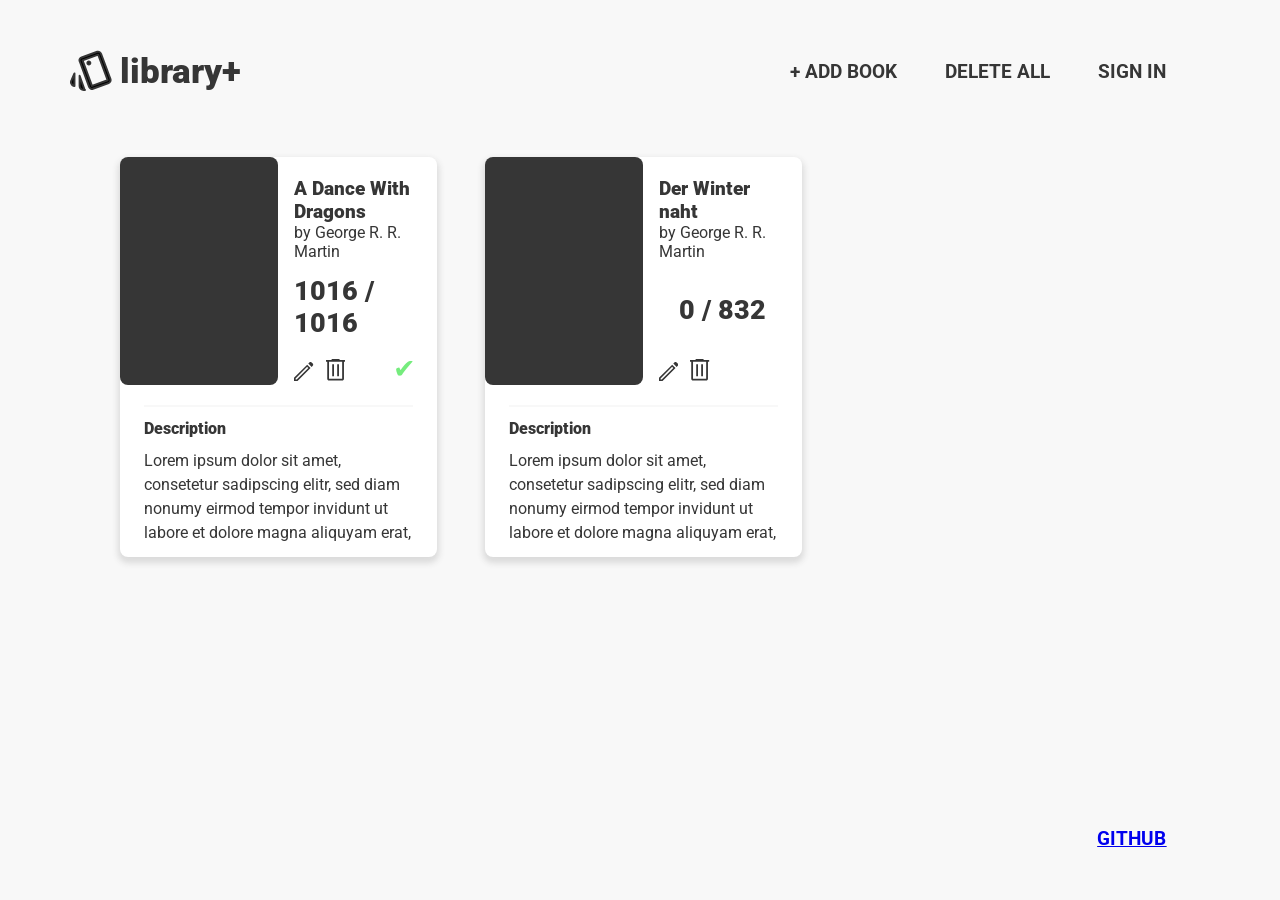
==== index.html @ e1974ca2 "Add Media Queries - Added Media Queries for max-width: 800px and 600px - Added Sticky Header for ma" ====
<!DOCTYPE html>
<html lang="en">
<head>
    <meta charset="UTF-8">
    <meta http-equiv="X-UA-Compatible" content="IE=edge">
    <meta name="viewport" content="width=device-width, initial-scale=1.0">
    <title>Book Library</title>
    <link rel="stylesheet" href="style.css" defer>
    <script src="script.js"></script>
</head>
<body>
    <div id="header">
        <div class="logoContainer">
            <?xml version="1.0" encoding="UTF-8"?><svg class="logo" xmlns="http://www.w3.org/2000/svg" viewBox="0 0 42.24 40.91"><defs></defs><path class="logo" d="M4.55,36.01l-1.15-.35c-1.07-.47-1.79-1.27-2.18-2.4-.38-1.13-.28-2.25,.32-3.35l3-6.8v12.9Zm9.3,3.9c-1.13,0-2.1-.4-2.9-1.2-.8-.8-1.2-1.77-1.2-2.9v-10.35l4.6,13.1c.07,.27,.17,.5,.3,.7,.13,.2,.3,.42,.5,.65h-1.3Zm9.4-1.2c-.7,.3-1.43,.23-2.2-.2-.77-.43-1.32-1.03-1.65-1.8L9.85,10.76c-.33-.77-.3-1.52,.1-2.25s1.02-1.27,1.85-1.6L27.7,1.16c.77-.27,1.52-.2,2.25,.2s1.27,1,1.6,1.8l9.55,25.65c.23,.83,.18,1.65-.15,2.45s-.92,1.35-1.75,1.65l-15.95,5.8Zm-4.1-24.75c.4,0,.75-.15,1.05-.45,.3-.3,.45-.65,.45-1.05,0-.4-.15-.75-.45-1.05-.3-.3-.65-.45-1.05-.45s-.75,.15-1.05,.45c-.3,.3-.45,.65-.45,1.05s.15,.75,.45,1.05c.3,.3,.65,.45,1.05,.45Zm3.15,21.85l15.9-5.8L28.65,4.06l-15.9,5.75,9.55,26ZM12.75,9.81l15.9-5.75-15.9,5.75Z"/></svg>
            <h1 class="heading">library+</h1>
        </div>

        <ul class="nav">
            <li class="bigFont">+ ADD BOOK</li>
            <li class="bigFont" >DELETE ALL</li>
            <li class="bigFont" >SIGN IN</li>
        </ul>
    </div>


    <div id="booksGridContainer">
        <div class="bookCard">
            <div class= "bookImage" style="background-image: url('https://images-na.ssl-images-amazon.com/images/I/91vJKCY1okL.jpg');"></div>
            <div class= "bookOverview">
                <div class="authorAndTitle">
                    <span class="bookTitle">A Dance With Dragons</span>
                    <p class="bookAuthor">by George R. R. Martin</p>
                </div>
                <div class="bookPages">
                    <span class="readPages">1016 </span>
                    <span class="totalPages">/ 1016 </span>
                </div>
                <div class="bookOptions">
                    <div class="editBook">
                        <span class="bookOptionIcon"><?xml version="1.0" encoding="UTF-8"?><svg id="bookEditIcon" xmlns="http://www.w3.org/2000/svg" viewBox="0 0 36.65 36.65"><defs></defs><path class="bookOptionIcon" d="M3,33.65h2.2L27.35,11.5l-2.2-2.2L3,31.45v2.2ZM33.7,9.35l-6.4-6.4,2.1-2.1C29.97,.28,30.67,0,31.5,0c.83,0,1.53,.28,2.1,.85l2.2,2.2c.57,.57,.85,1.27,.85,2.1s-.28,1.53-.85,2.1l-2.1,2.1Zm-2.1,2.1L6.4,36.65H0v-6.4L25.2,5.05l6.4,6.4Zm-5.35-1.05l-1.1-1.1,2.2,2.2-1.1-1.1Z"/></svg></span>
                        <span class="bookOptionIcon"><?xml version="1.0" encoding="UTF-8"?><svg class="bookDeleteIcon" xmlns="http://www.w3.org/2000/svg" viewBox="0 0 32 36"><defs></defs><path class="bookOptionIcon" d="M5.05,36c-.83,0-1.54-.29-2.12-.88-.58-.58-.88-1.29-.88-2.12V4.5H0V1.5H9.4V0h13.2V1.5h9.4v3h-2.05v28.5c0,.8-.3,1.5-.9,2.1s-1.3,.9-2.1,.9H5.05ZM26.95,4.5H5.05v28.5H26.95V4.5ZM10.35,28.7h3V8.75h-3V28.7Zm8.3,0h3V8.75h-3V28.7ZM5.05,4.5v0Z"/></svg></span>
                    </div>
                    <span class="bookStatusRead">✔</span>
                </div>
            </div>
            <div class= "seperationLine"></div>
            <div class= "bookDescription">
                <p class="descriptionHeader">Description</p>
                <p class="descriptionText">Lorem ipsum dolor sit amet, consetetur sadipscing  elitr, sed diam nonumy eirmod tempor invidunt ut  labore et dolore magna aliquyam erat, sed diam  voluptua. At vero eos et accusam et justo duo </p>
            </div>
        </div>

        <div class="bookCard">
            <div class= "bookImage" style="background-image: url('https://m.media-amazon.com/images/P/3764531525.01._SCLZZZZZZZ_SX500_.jpg');"></div>
            <div class= "bookOverview">
                <div class="authorAndTitle">
                    <span class="bookTitle">Der Winter naht</span>
                    <p class="bookAuthor">by George R. R. Martin</p>
                </div>
                <div class="bookPages">
                    <span class="readPages">0 </span>
                    <span class="totalPages">/ 832 </span>
                </div>
                <div class="bookOptions">
                    <div class="editBook">
                        <span class="bookOptionIcon"><?xml version="1.0" encoding="UTF-8"?><svg id="bookEditIcon" xmlns="http://www.w3.org/2000/svg" viewBox="0 0 36.65 36.65"><defs></defs><path class="bookOptionIcon" d="M3,33.65h2.2L27.35,11.5l-2.2-2.2L3,31.45v2.2ZM33.7,9.35l-6.4-6.4,2.1-2.1C29.97,.28,30.67,0,31.5,0c.83,0,1.53,.28,2.1,.85l2.2,2.2c.57,.57,.85,1.27,.85,2.1s-.28,1.53-.85,2.1l-2.1,2.1Zm-2.1,2.1L6.4,36.65H0v-6.4L25.2,5.05l6.4,6.4Zm-5.35-1.05l-1.1-1.1,2.2,2.2-1.1-1.1Z"/></svg></span>
                        <span class="bookOptionIcon"><?xml version="1.0" encoding="UTF-8"?><svg class="bookDeleteIcon" xmlns="http://www.w3.org/2000/svg" viewBox="0 0 32 36"><defs></defs><path class="bookOptionIcon" d="M5.05,36c-.83,0-1.54-.29-2.12-.88-.58-.58-.88-1.29-.88-2.12V4.5H0V1.5H9.4V0h13.2V1.5h9.4v3h-2.05v28.5c0,.8-.3,1.5-.9,2.1s-1.3,.9-2.1,.9H5.05ZM26.95,4.5H5.05v28.5H26.95V4.5ZM10.35,28.7h3V8.75h-3V28.7Zm8.3,0h3V8.75h-3V28.7ZM5.05,4.5v0Z"/></svg></span>
                    </div>
                </div>
            </div>
            <div class= "seperationLine"></div>
            <div class= "bookDescription">
                <p class="descriptionHeader">Description</p>
                <p class="descriptionText">Lorem ipsum dolor sit amet, consetetur sadipscing  elitr, sed diam nonumy eirmod tempor invidunt ut  labore et dolore magna aliquyam erat, sed diam  voluptua. At vero eos et accusam et justo duo </p>
            </div>
        </div>

    </div>


    <div id="footer">
        <li class="bigFont"><a href="https://github.com/Tricheck-A/Library">GITHUB</a></li>
    </div>
</body>
</html>
---- style.css ----
/* GENERAL STYLING AND VARIABLES */

@import url('https://fonts.googleapis.com/css2?family=Roboto:wght@400;700;900&display=swap');

*, *:before, *:after {
    -webkit-box-sizing: border-box;
    -moz-box-sizing: border-box;
    box-sizing: border-box;
    *behavior: url(/scripts/boxsizing.htc);

    font-family: 'Roboto', sans-serif;
  }

:root {
    --font-weight-regular: 400;
    --font-weight-bold: 700;
    --font-weight-black: 900;

    --font-size-regular: 12pt; 
    --font-size-big: 1.2em; 
    --font-size-heading: 2.2em;
    --font-size-pages: 1.7em;


    --light-grey: #F8F8F8;
    --dark-grey: #363636;
    --green: #75EC7D;
    --red: #ec7575;
}

body {
    font-size: var(--font-size-regular);
    font-weight: var(--font-weight-regular);
    color: var(--dark-grey);
    background-color: var(--light-grey);
}

.heading {
    font-size: var(--font-size-heading);
    font-weight: var(--font-weight-black);
}

.bigFont {
    font-size: var(--font-size-big);
}

li, ul, p, h1, body {
    margin: 0;
    padding: 0;
}

li {
    list-style: none;
}

a:visited {
    color: var(--dark-grey);
}










/* HEADER STYLING */

#header, 
.logoContainer,
.nav {
    display: flex;
}

.logo {
    width: 2.6em;
    height: 2.6em;
    stroke:var(--dark-grey);
    stroke-linejoin:round;
    stroke-width:2px;
}

.cls-1{stroke:#000;stroke-linejoin:round;stroke-width:2px;}

.logoContainer {
    justify-content:center;
    align-items: center;
    gap: 0.5em;
}

.nav {
    position: relative;
    gap: 3em;
    font-weight: var(--font-weight-bold);
}

ul.nav li:hover {
    position: relative;
    font-weight: var(--font-weight-black);
    cursor: pointer;
}

ul.nav li:hover::after {
    position: absolute;
    content: "•";
    right: 46%;
    top: 25px;
    color: var(--dark-grey);
    font-weight: var(--font-weight-black);
}

#header {
    background-color: var(--light-grey);
    justify-content: space-between;
    align-items: center;
    padding: 50px 7.1em 65px 4.4em;
}









/* CONTENT AREA STYLING */

#booksGridContainer {
    background-color: var(--light-grey);
    display: grid;
    min-height: calc(100vh - 280px);
    grid-template-columns: repeat(auto-fill, minmax(300px, 1fr));
    gap: 3em;
    padding: 0 7.1em 50px 7.5em
}

#booksGridContainer > div.bookCard {
    background-color: white;
    height: 400px;
    border-radius: 8px;
    -webkit-box-shadow: 0px 4px 6px 2px rgba(54,54,54,0.15); 
    box-shadow: 0px 4px 6px 2px rgba(54,54,54,0.15);

    display: grid;
    row-gap: 20px;
    grid-template-columns: 1fr 1fr;
    grid-template-rows: 1.75fr 2px 1fr;
    grid-template-areas: 
                "bookImage bookOverview"
                "seperationLine seperationLine"
                "bookDescription bookDescription";
    transition: all .25s ease-in-out
}

#booksGridContainer > div.bookCard:hover {
    -webkit-transform: translate(0, -2px);
    -moz-transform: translate(0, -2px);
    -ms-transform: translate(0, -2px);
    -o-transform: translate(0, -2px);
    transform: translate(0, -2px);
    -webkit-box-shadow: 0px 6px 8px 2px rgba(54,54,54,0.25); 
    box-shadow: 0px 6px 8px 2px rgba(54,54,54,0.25);
}


/* image styling */

.bookImage {
    grid-area: bookImage;
    border-radius: 8px;
    background-size: cover;
    background-position-x: center;
    background-position-y: center;
    background-color: var(--dark-grey);
}

/* book overview styling */

.bookOverview {
    grid-area: bookOverview;
    padding: 20px 1em 0 1em;
    display: flex;
    flex-direction: column;
    justify-content: space-between;
    align-items: flex-start;
}

span.bookTitle {
    font-size: var(--font-size-big);
    font-weight: var(--font-weight-black);
}

div.bookPages span {
    font-size: var(--font-size-pages);
    font-weight: var(--font-weight-black);
}

span.bookStatusRead {
    color: var(--green);
    font-size: var(--font-size-pages);
    margin-right: 5px;
}

.bookPages {
    align-self: center;
}

.bookOptions {
    align-self: stretch;
    display: flex;
    flex-direction: row;
    justify-content: space-between;
    align-items: flex-end;
}

span.bookOptionIcon svg {
    width: var(--font-size-big);
    height: auto;
    margin-right: 8px;
    fill: var(--dark-grey);
}

.bookOptionIcon svg:hover {
    cursor: pointer;
}

.bookStatus:hover {
    cursor: default;
}






.seperationLine {
    grid-area: seperationLine;

    height: 2px;
    margin: 0 1.5em 0 1.5em;
    background-color: var(--light-grey);

}

/* book description styling */

.bookDescription {
    grid-area: bookDescription;
    margin: -0.6em 1.5em 15px 1.5em;
    line-height: 1.5;
    display: flex;
    flex-direction: column;
    min-height: 0;
    overflow: hidden;
}

.bookDescription p.descriptionHeader {
    font-weight: var(--font-weight-black);
    padding-bottom: 0.5em;
}









/* FOOTER STYLING */

#footer {
    background-color: var(--light-grey);
    font-weight: var(--font-weight-bold);
    display: flex;
    justify-content: flex-end;
    padding: 50px 7.1em 50px 4.4em;
    text-decoration: underline;
}

#footer li:hover {
    font-weight: var(--font-weight-black);
    cursor: pointer;
}














@media only screen and (max-width: 800px) {

    :root {
        --font-size-regular: 10pt; 
    }

    #header {
        padding: 20px 7.1em 20px 7.5em;
        position: sticky;
        top: 0;
    }

    .heading {
        display: none;
    }
  }














  @media only screen and (max-width: 600px) {

    :root {
        --font-size-regular: 10pt; 
    }

    #header {
        padding: 20px 3em 20px 3em;
    }

    .heading {
        display: none;
    }
  }
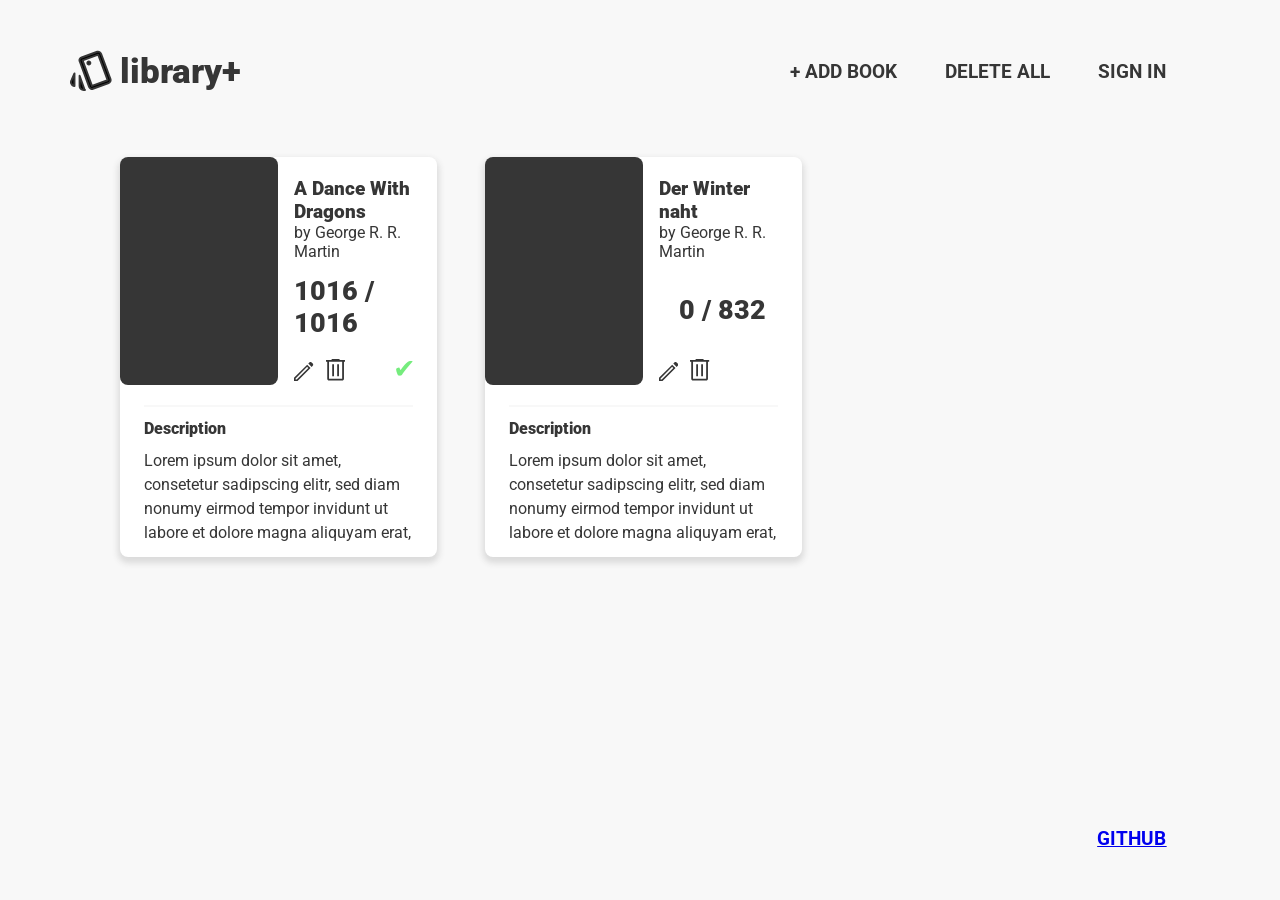
==== commit cb85256b: "Add addBooks Container - addBooks Container pops up when clicking on the "add Book" Button - backgr" ====
--- a/index.html
+++ b/index.html
@@ -6,24 +6,65 @@
     <meta name="viewport" content="width=device-width, initial-scale=1.0">
     <title>Book Library</title>
     <link rel="stylesheet" href="style.css" defer>
-    <script src="script.js"></script>
+    <script defer src="script.js"></script>
 </head>
 <body>
-    <div id="header">
+
+    <!-- ADD BOOK OVERLAY -->
+    <div id="addBookOverlay">
+        <div id="addBookContainer">
+            <h1 class="heading">Add a book</h1>
+            <div class="textInput">
+                <label for="bookTitle" class="textInputLabel boldFont">Title</label><br>
+                <input type="text" name="bookTitle" id="bookTitle" placeholder="Walk of the Mustermann" required>
+            </div>
+
+            <div class="textInput">
+                <label for="bookAuthor" class="textInputLabel boldFont">Author</label><br>
+                <input type="text" name="bookAuthor" id="bookAuthor" placeholder="Max Mustermann" required>
+            </div>
+
+            <div class="pagesTextInput">
+                <label for="readPages" class="textInputLabel boldFont">Read Pages</label><br>
+                <input type="text" name="readPages" id="readPages" placeholder="0" required>
+            </div>
+
+            <div class="pagesTextInput">
+                <label for="totalPages" class="textInputLabel boldFont">Total Pages</label><br>
+                <input type="text" name="totalPages" id="totalPages" placeholder="450" required>
+            </div>
+
+            <div class="textareaInput">
+                <label for="bookDescription" class="textInputLabel boldFont">Description</label><br>
+                <textarea name="bookDescription" id="bookDescription" cols="30" rows="4" maxlength="180" placeholder="Add a description to your book (max. 180 character)"></textarea>
+            </div>
+
+            <div class="submitInput">
+                <button type="submit" name="submitBookButton" id="submitBookButton">Add book</button>
+                <button name="cancelButton" id="cancelButton" class="cancelButton">✘</button>
+            </div>
+        </div>
+    </div>
+
+
+    <!-- HEADER -->
+    <div id="header" class="blur">
         <div class="logoContainer">
             <?xml version="1.0" encoding="UTF-8"?><svg class="logo" xmlns="http://www.w3.org/2000/svg" viewBox="0 0 42.24 40.91"><defs></defs><path class="logo" d="M4.55,36.01l-1.15-.35c-1.07-.47-1.79-1.27-2.18-2.4-.38-1.13-.28-2.25,.32-3.35l3-6.8v12.9Zm9.3,3.9c-1.13,0-2.1-.4-2.9-1.2-.8-.8-1.2-1.77-1.2-2.9v-10.35l4.6,13.1c.07,.27,.17,.5,.3,.7,.13,.2,.3,.42,.5,.65h-1.3Zm9.4-1.2c-.7,.3-1.43,.23-2.2-.2-.77-.43-1.32-1.03-1.65-1.8L9.85,10.76c-.33-.77-.3-1.52,.1-2.25s1.02-1.27,1.85-1.6L27.7,1.16c.77-.27,1.52-.2,2.25,.2s1.27,1,1.6,1.8l9.55,25.65c.23,.83,.18,1.65-.15,2.45s-.92,1.35-1.75,1.65l-15.95,5.8Zm-4.1-24.75c.4,0,.75-.15,1.05-.45,.3-.3,.45-.65,.45-1.05,0-.4-.15-.75-.45-1.05-.3-.3-.65-.45-1.05-.45s-.75,.15-1.05,.45c-.3,.3-.45,.65-.45,1.05s.15,.75,.45,1.05c.3,.3,.65,.45,1.05,.45Zm3.15,21.85l15.9-5.8L28.65,4.06l-15.9,5.75,9.55,26ZM12.75,9.81l15.9-5.75-15.9,5.75Z"/></svg>
             <h1 class="heading">library+</h1>
         </div>
 
         <ul class="nav">
-            <li class="bigFont">+ ADD BOOK</li>
-            <li class="bigFont" >DELETE ALL</li>
-            <li class="bigFont" >SIGN IN</li>
+            <li id="addBookButton" class="bigFont">+ ADD BOOK</li>
+            <li id="deleteBooksButton" class="bigFont" >DELETE ALL</li>
+            <li id="signInButton" class="bigFont" >SIGN IN</li>
         </ul>
     </div>
 
 
-    <div id="booksGridContainer">
+
+    <!-- MAIN CONTAINER WITH BOOKS CARDS -->
+    <div id="booksGridContainer" class="blur">
         <div class="bookCard">
             <div class= "bookImage" style="background-image: url('https://images-na.ssl-images-amazon.com/images/I/91vJKCY1okL.jpg');"></div>
             <div class= "bookOverview">
@@ -45,7 +86,7 @@
             </div>
             <div class= "seperationLine"></div>
             <div class= "bookDescription">
-                <p class="descriptionHeader">Description</p>
+                <p class="descriptionHeader boldFont">Description</p>
                 <p class="descriptionText">Lorem ipsum dolor sit amet, consetetur sadipscing  elitr, sed diam nonumy eirmod tempor invidunt ut  labore et dolore magna aliquyam erat, sed diam  voluptua. At vero eos et accusam et justo duo </p>
             </div>
         </div>
@@ -70,15 +111,16 @@
             </div>
             <div class= "seperationLine"></div>
             <div class= "bookDescription">
-                <p class="descriptionHeader">Description</p>
+                <p class="descriptionHeader boldFont">Description</p>
                 <p class="descriptionText">Lorem ipsum dolor sit amet, consetetur sadipscing  elitr, sed diam nonumy eirmod tempor invidunt ut  labore et dolore magna aliquyam erat, sed diam  voluptua. At vero eos et accusam et justo duo </p>
             </div>
         </div>
-
     </div>
 
 
-    <div id="footer">
+
+    <!-- FOOTER -->
+    <div id="footer" class="blur">
         <li class="bigFont"><a href="https://github.com/Tricheck-A/Library">GITHUB</a></li>
     </div>
 </body>
--- a/style.css
+++ b/style.css
@@ -22,6 +22,7 @@
     --font-size-pages: 1.7em;
 
 
+    --white: #FFF;
     --light-grey: #F8F8F8;
     --dark-grey: #363636;
     --green: #75EC7D;
@@ -44,6 +45,10 @@
     font-size: var(--font-size-big);
 }
 
+.boldFont {
+    font-weight: var(--font-weight-black);
+}
+
 li, ul, p, h1, body {
     margin: 0;
     padding: 0;
@@ -57,6 +62,9 @@
     color: var(--dark-grey);
 }
 
+#header, #booksGridContainer, #footer {
+    transition: all .1s ease-in-out;
+}
 
 
 
@@ -152,6 +160,7 @@
                 "bookImage bookOverview"
                 "seperationLine seperationLine"
                 "bookDescription bookDescription";
+
     transition: all .25s ease-in-out
 }
 
@@ -165,7 +174,6 @@
     box-shadow: 0px 6px 8px 2px rgba(54,54,54,0.25);
 }
 
-
 /* image styling */
 
 .bookImage {
@@ -236,6 +244,9 @@
 
 
 
+
+
+
 .seperationLine {
     grid-area: seperationLine;
 
@@ -244,6 +255,11 @@
     background-color: var(--light-grey);
 
 }
+
+
+
+
+
 
 /* book description styling */
 
@@ -290,9 +306,104 @@
 
 
 
-
-
-
+/* ADD BOOK OVERLAY STYLING */
+
+#addBookOverlay {
+    position: absolute;
+    z-index: 1;
+    width: 100%;
+    height: 100%;
+    background-color: rgba(0,0,0,0.3);
+    display: none;
+    justify-content: center;
+    align-items: center;
+    transition: all .25s ease-in-out;
+}
+
+#addBookContainer {
+    display: flex;
+    flex-direction: column;
+    min-height: 700px;
+    width: 30vw;
+    border-radius: 8px;
+    padding: 50px 4em 50px 4em;
+    background-color: var(--white);
+    -webkit-box-shadow: 0px 4px 6px 2px rgba(54,54,54,0.15); 
+    box-shadow: 0px 4px 6px 2px rgba(54,54,54,0.15);
+    transition: all .25s ease-in-out;
+}
+
+#addBookContainer h1.heading {
+    padding-bottom: 20px;
+}
+
+label{
+    font-size: 0.9em;
+}
+
+input[type="text"] {
+    height: 40px;
+}
+
+input[type="text"], textarea {
+    width: 100%;
+    -webkit-appearance: none;
+    appearance: none;
+    outline: none !important;
+    margin: 10px 0 10px 0;
+    padding-left: 15px;
+    border: solid 2px var(--dark-grey);
+    border-radius: 5px;
+}
+
+textarea {
+    padding: 10px 15px 10px 15px;
+    margin-bottom: 40px;
+    resize: none;
+}
+
+div.submitInput{
+    display: flex;
+    justify-content: space-between;
+}
+
+button {
+    height: 40px;
+    font-weight: var(--font-weight-black);
+    font-size: 0.9em;
+    color: var(--dark-grey);
+    border-radius: 3px;
+    border: none;
+    cursor: pointer;
+}
+
+button.cancelButton {
+    background-color: var(--red);
+    padding: 10px 15px 10px 15px;
+}
+
+button[type="submit"] {
+    background-color: var(--green);
+    padding: 10px 3em 10px 3em;
+}
+
+.blur {
+    transition: all .25s ease-in-out;
+    filter: blur(0px);
+    -webkit-filter: blur(0px);
+}
+
+
+
+
+
+
+@media only screen and (max-width: 1280px) {
+
+    #addBookContainer {
+        width: 55vw;
+    }
+  }
 
 
 
@@ -314,6 +425,11 @@
     .heading {
         display: none;
     }
+
+    #addBookContainer {
+        width: 90vw;
+        min-height: 55vh;
+    }  
   }
 
 
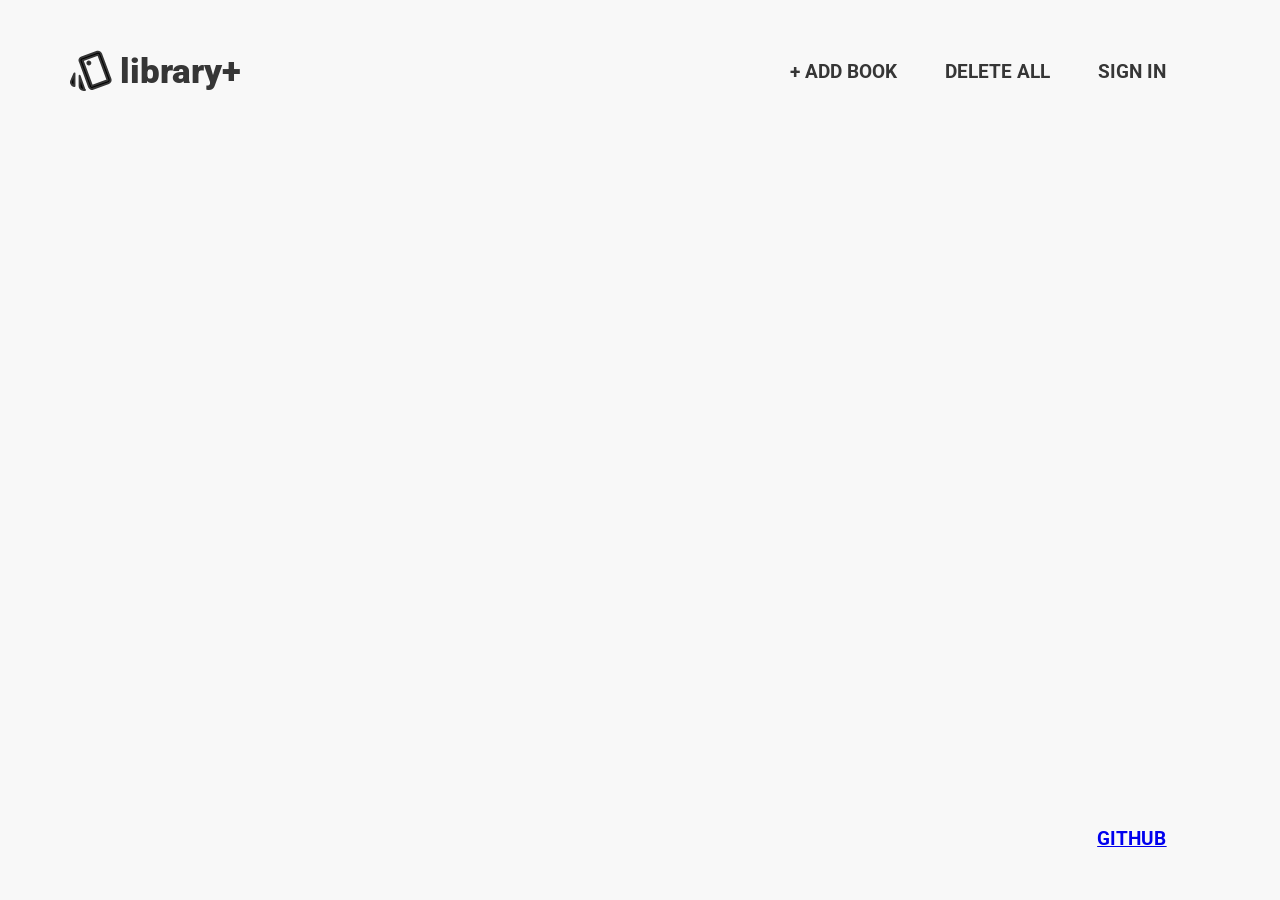
==== commit f2f933b9: "Add Google Api Image Generation & Default Settings - Added a image generation based on the title and" ====
--- a/index.html
+++ b/index.html
@@ -7,6 +7,7 @@
     <title>Book Library</title>
     <link rel="stylesheet" href="style.css" defer>
     <script defer src="script.js"></script>
+    <script defer src="jquery.js"></script>
 </head>
 <body>
 
@@ -16,27 +17,27 @@
             <h1 class="heading">Add a book</h1>
             <div class="textInput">
                 <label for="bookTitle" class="textInputLabel boldFont">Title</label><br>
-                <input type="text" name="bookTitle" id="bookTitle" placeholder="Walk of the Mustermann" required>
+                <input type="text" name="bookTitle" id="bookTitleInput" placeholder="Walk of the Mustermann" required>
             </div>
 
             <div class="textInput">
                 <label for="bookAuthor" class="textInputLabel boldFont">Author</label><br>
-                <input type="text" name="bookAuthor" id="bookAuthor" placeholder="Max Mustermann" required>
+                <input type="text" name="bookAuthor" id="bookAuthorInput" placeholder="Max Mustermann" required>
             </div>
 
             <div class="pagesTextInput">
                 <label for="readPages" class="textInputLabel boldFont">Read Pages</label><br>
-                <input type="text" name="readPages" id="readPages" placeholder="0" required>
+                <input type="number" name="readPages" id="readPagesInput" placeholder="0" min="0" required>
             </div>
 
             <div class="pagesTextInput">
                 <label for="totalPages" class="textInputLabel boldFont">Total Pages</label><br>
-                <input type="text" name="totalPages" id="totalPages" placeholder="450" required>
+                <input type="number" name="totalPages" id="totalPagesInput" placeholder="450" min="0" required>
             </div>
 
             <div class="textareaInput">
                 <label for="bookDescription" class="textInputLabel boldFont">Description</label><br>
-                <textarea name="bookDescription" id="bookDescription" cols="30" rows="4" maxlength="180" placeholder="Add a description to your book (max. 180 character)"></textarea>
+                <textarea name="bookDescription" id="bookDescriptionInput" cols="30" rows="4" maxlength="180" placeholder="Add a description to your book (max. 180 character)"></textarea>
             </div>
 
             <div class="submitInput">
@@ -65,7 +66,7 @@
 
     <!-- MAIN CONTAINER WITH BOOKS CARDS -->
     <div id="booksGridContainer" class="blur">
-        <div class="bookCard">
+        <!-- <div class="bookCard">
             <div class= "bookImage" style="background-image: url('https://images-na.ssl-images-amazon.com/images/I/91vJKCY1okL.jpg');"></div>
             <div class= "bookOverview">
                 <div class="authorAndTitle">
@@ -114,7 +115,7 @@
                 <p class="descriptionHeader boldFont">Description</p>
                 <p class="descriptionText">Lorem ipsum dolor sit amet, consetetur sadipscing  elitr, sed diam nonumy eirmod tempor invidunt ut  labore et dolore magna aliquyam erat, sed diam  voluptua. At vero eos et accusam et justo duo </p>
             </div>
-        </div>
+        </div> -->
     </div>
 
 
--- a/style.css
+++ b/style.css
@@ -341,11 +341,11 @@
     font-size: 0.9em;
 }
 
-input[type="text"] {
+input[type="text"], input[type="number"] {
     height: 40px;
 }
 
-input[type="text"], textarea {
+input[type="text"], input[type="number"], textarea {
     width: 100%;
     -webkit-appearance: none;
     appearance: none;
